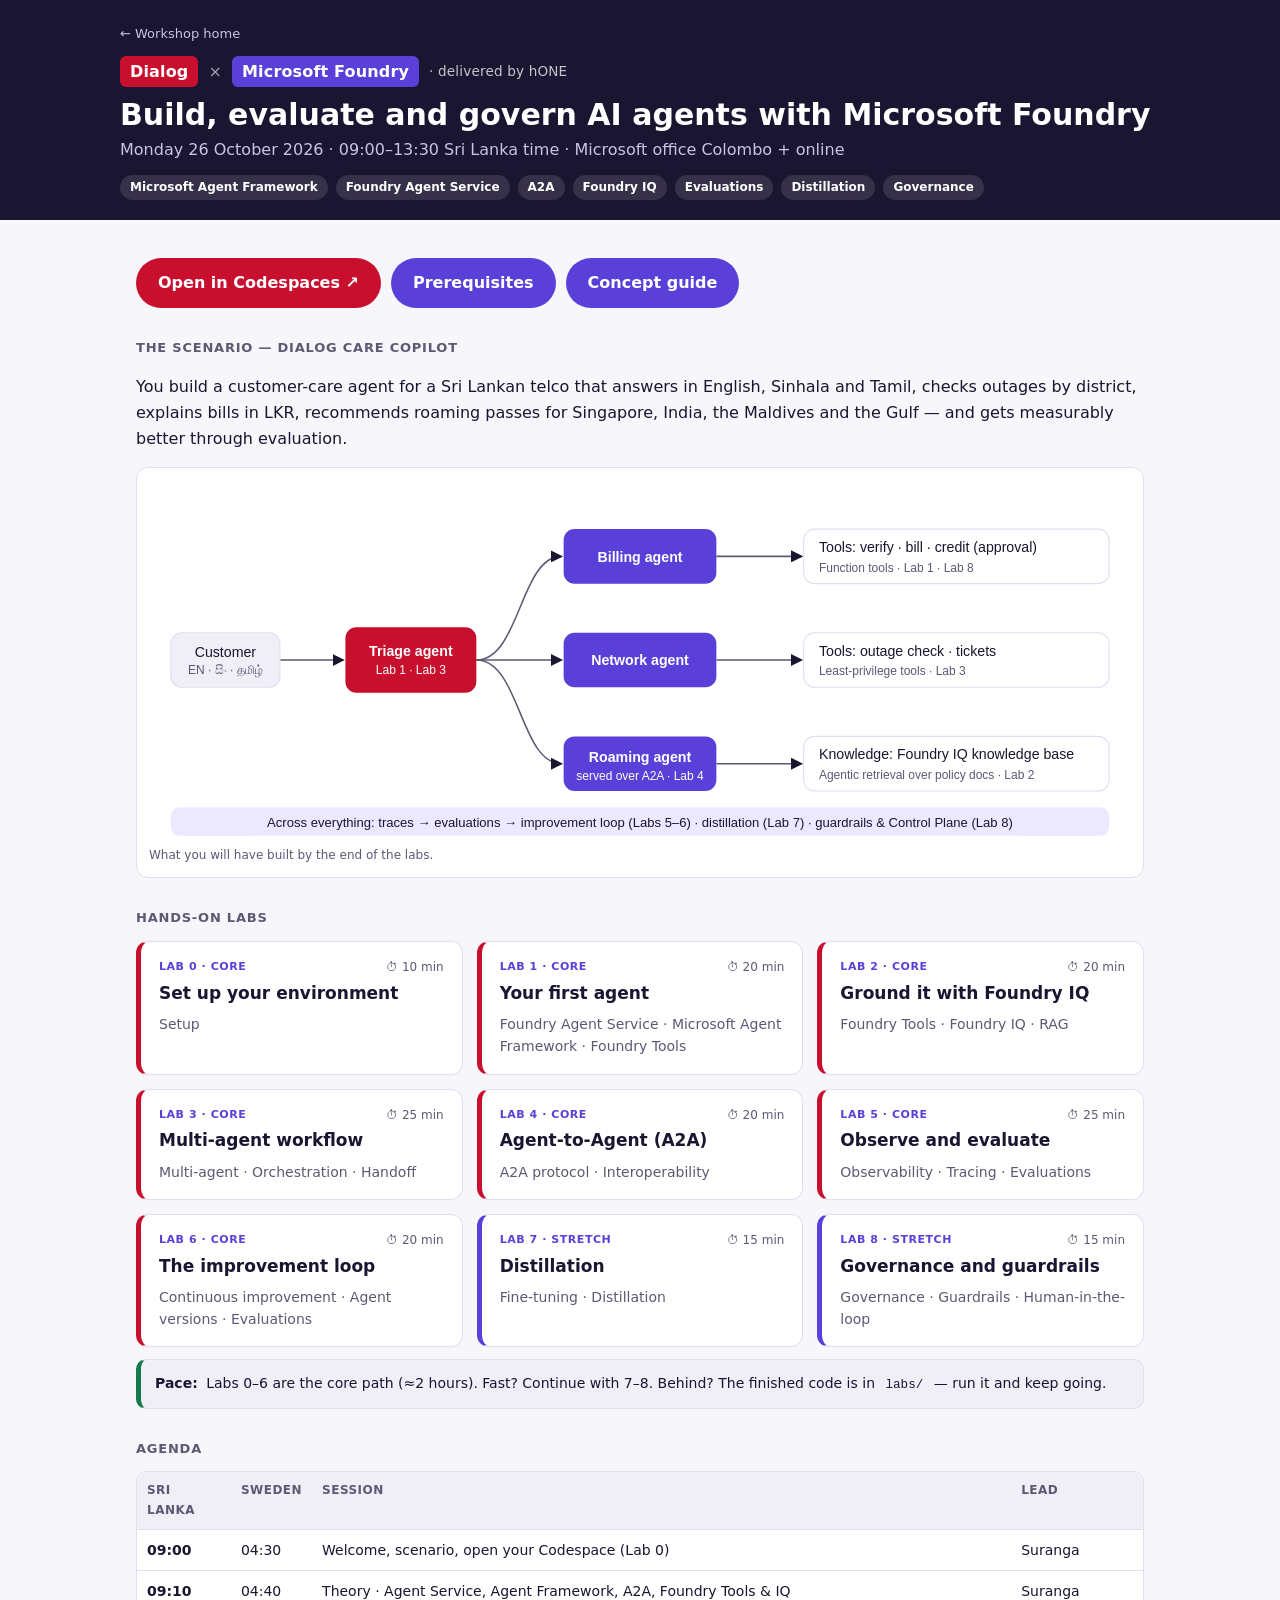
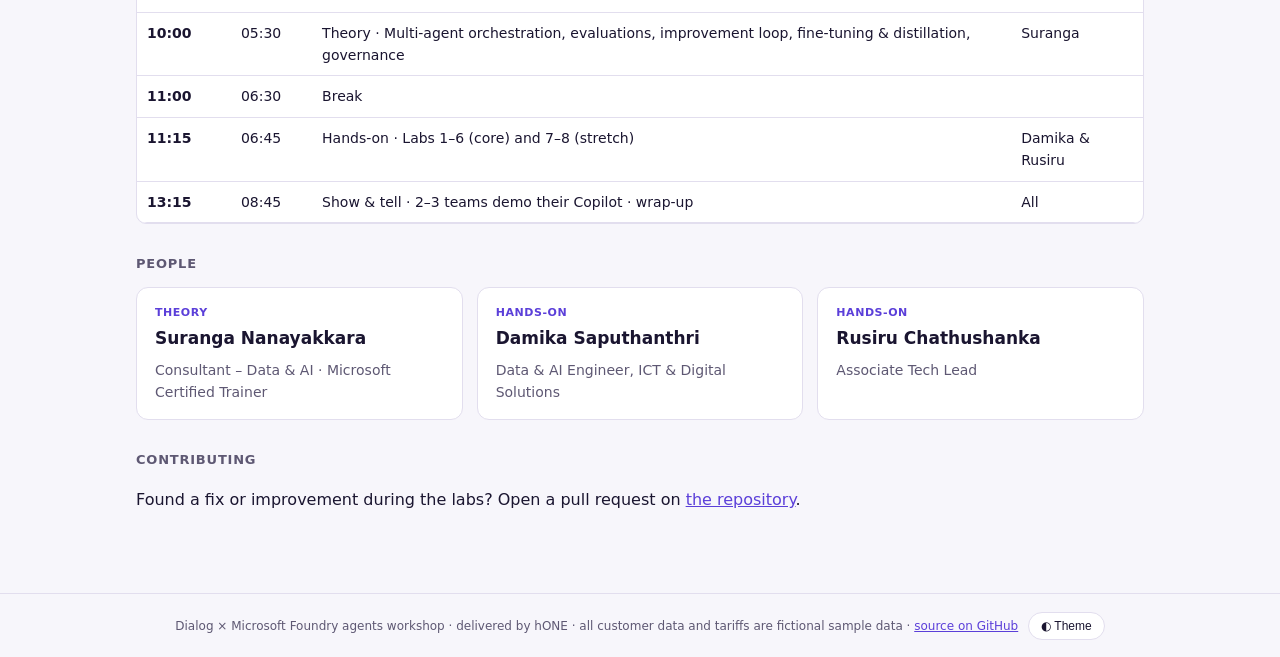
==== docs/home.html @ fa4eb2ae "Add Dialog Care Copilot labs, sample data and workshop website - Labs 0-8 on Microsoft Agent Framewo" ====
<!doctype html>
<html lang="en"><head><meta charset="utf-8"><meta name="viewport" content="width=device-width,initial-scale=1">
<title>Dialog × Microsoft Foundry Agents Workshop</title><link rel="stylesheet" href="assets/site.css"></head>
<body>
<header class="top"><div class="in"><a class="back" href="home.html">← Workshop home</a>
<div style="margin-top:10px"><span class="brand"><span class="d">Dialog</span><span class="x">×</span><span class="f">Microsoft Foundry</span><span class="by">· delivered by hONE</span></span></div>
<h1>Build, evaluate and govern AI agents with Microsoft Foundry</h1><p>Monday 26 October 2026 · 09:00–13:30 Sri Lanka time · Microsoft office Colombo + online</p><div class="chips"><span class="chip">Microsoft Agent Framework</span><span class="chip">Foundry Agent Service</span><span class="chip">A2A</span><span class="chip">Foundry IQ</span><span class="chip">Evaluations</span><span class="chip">Distillation</span><span class="chip">Governance</span></div></div></header>
<main class="wrap">
<div class="ctas"><a class="cta" href="https://codespaces.new/surangatj/foundry-agents-workshop?quickstart=1">Open in Codespaces ↗</a>
<a class="cta alt" href="pages/prerequisites.html">Prerequisites</a>
<a class="cta alt" href="pages/concepts.html">Concept guide</a></div>

<h2 class="sec">The scenario — Dialog Care Copilot</h2>
<p>You build a customer-care agent for a Sri Lankan telco that answers in English, Sinhala and Tamil, checks
outages by district, explains bills in LKR, recommends roaming passes for Singapore, India, the Maldives and the
Gulf — and gets measurably better through evaluation.</p>
<figure class="diagram"><svg viewBox="0 0 900 330" role="img" aria-label="Dialog Care Copilot architecture" xmlns="http://www.w3.org/2000/svg" font-family="Segoe UI, sans-serif" font-size="13">
<defs><marker id="a" markerWidth="8" markerHeight="8" refX="7" refY="4" orient="auto"><path d="M0,0 L8,4 L0,8 z" fill="currentColor"/></marker></defs>
<g fill="none" stroke="currentColor" stroke-width="1.4" style="color:var(--muted)">
<path d="M120 165 H178" marker-end="url(#a)"/><path d="M300 165 C340 165 340 70 378 70" marker-end="url(#a)"/>
<path d="M300 165 H378" marker-end="url(#a)"/><path d="M300 165 C340 165 340 260 378 260" marker-end="url(#a)"/>
<path d="M520 70 H598" marker-end="url(#a)"/><path d="M520 165 H598" marker-end="url(#a)"/><path d="M520 260 H598" marker-end="url(#a)"/>
</g>
<g><rect x="20" y="140" width="100" height="50" rx="10" fill="var(--panel)" stroke="var(--border)"/><text x="70" y="162" text-anchor="middle" fill="var(--ink)">Customer</text><text x="70" y="178" text-anchor="middle" fill="var(--muted)" font-size="11">EN · සිං · தமிழ்</text></g>
<g><rect x="180" y="135" width="120" height="60" rx="10" fill="var(--dialog)"/><text x="240" y="161" text-anchor="middle" fill="#fff" font-weight="600">Triage agent</text><text x="240" y="178" text-anchor="middle" fill="#fff" font-size="11">Lab 1 · Lab 3</text></g>
<g fill="var(--foundry)"><rect x="380" y="45" width="140" height="50" rx="10"/><rect x="380" y="140" width="140" height="50" rx="10"/><rect x="380" y="235" width="140" height="50" rx="10"/></g>
<g fill="#fff" text-anchor="middle" font-weight="600"><text x="450" y="75">Billing agent</text><text x="450" y="170">Network agent</text><text x="450" y="258">Roaming agent</text></g>
<text x="450" y="275" text-anchor="middle" fill="#fff" font-size="11">served over A2A · Lab 4</text>
<g fill="var(--card)" stroke="var(--border)"><rect x="600" y="45" width="280" height="50" rx="10"/><rect x="600" y="140" width="280" height="50" rx="10"/><rect x="600" y="235" width="280" height="50" rx="10"/></g>
<g fill="var(--ink)"><text x="614" y="66">Tools: verify · bill · credit (approval)</text><text x="614" y="84" fill="var(--muted)" font-size="11">Function tools · Lab 1 · Lab 8</text>
<text x="614" y="161">Tools: outage check · tickets</text><text x="614" y="179" fill="var(--muted)" font-size="11">Least-privilege tools · Lab 3</text>
<text x="614" y="256">Knowledge: Foundry IQ knowledge base</text><text x="614" y="274" fill="var(--muted)" font-size="11">Agentic retrieval over policy docs · Lab 2</text></g>
<rect x="20" y="300" width="860" height="26" rx="8" fill="var(--foundry-soft)"/>
<text x="450" y="318" text-anchor="middle" fill="var(--ink)" font-size="12">Across everything: traces → evaluations → improvement loop (Labs 5–6) · distillation (Lab 7) · guardrails & Control Plane (Lab 8)</text>
</svg><figcaption>What you will have built by the end of the labs.</figcaption></figure>

<h2 class="sec">Hands-on labs</h2>
<div class="cards"><a class="card core" href="pages/lab0.html"><span class="t">⏱ 10 min</span><div class="k">Lab 0 · core</div><h3>Set up your environment</h3><p>Setup</p></a><a class="card core" href="pages/lab1.html"><span class="t">⏱ 20 min</span><div class="k">Lab 1 · core</div><h3>Your first agent</h3><p>Foundry Agent Service · Microsoft Agent Framework · Foundry Tools</p></a><a class="card core" href="pages/lab2.html"><span class="t">⏱ 20 min</span><div class="k">Lab 2 · core</div><h3>Ground it with Foundry IQ</h3><p>Foundry Tools · Foundry IQ · RAG</p></a><a class="card core" href="pages/lab3.html"><span class="t">⏱ 25 min</span><div class="k">Lab 3 · core</div><h3>Multi-agent workflow</h3><p>Multi-agent · Orchestration · Handoff</p></a><a class="card core" href="pages/lab4.html"><span class="t">⏱ 20 min</span><div class="k">Lab 4 · core</div><h3>Agent-to-Agent (A2A)</h3><p>A2A protocol · Interoperability</p></a><a class="card core" href="pages/lab5.html"><span class="t">⏱ 25 min</span><div class="k">Lab 5 · core</div><h3>Observe and evaluate</h3><p>Observability · Tracing · Evaluations</p></a><a class="card core" href="pages/lab6.html"><span class="t">⏱ 20 min</span><div class="k">Lab 6 · core</div><h3>The improvement loop</h3><p>Continuous improvement · Agent versions · Evaluations</p></a><a class="card stretch" href="pages/lab7.html"><span class="t">⏱ 15 min</span><div class="k">Lab 7 · stretch</div><h3>Distillation</h3><p>Fine-tuning · Distillation</p></a><a class="card stretch" href="pages/lab8.html"><span class="t">⏱ 15 min</span><div class="k">Lab 8 · stretch</div><h3>Governance and guardrails</h3><p>Governance · Guardrails · Human-in-the-loop</p></a></div>
<div class="note tip"><b>Pace:</b> Labs 0–6 are the core path (≈2 hours). Fast? Continue with 7–8. Behind? The finished code is in <code>labs/</code> — run it and keep going.</div>

<h2 class="sec">Agenda</h2>
<div class="tablewrap"><table class="agenda"><tr><th>Sri Lanka</th><th>Sweden</th><th>Session</th><th>Lead</th></tr><tr><td>09:00</td><td>04:30</td><td>Welcome, scenario, open your Codespace (Lab 0)</td><td>Suranga</td></tr><tr><td>09:10</td><td>04:40</td><td>Theory · Agent Service, Agent Framework, A2A, Foundry Tools & IQ</td><td>Suranga</td></tr><tr><td>10:00</td><td>05:30</td><td>Theory · Multi-agent orchestration, evaluations, improvement loop, fine-tuning & distillation, governance</td><td>Suranga</td></tr><tr><td>11:00</td><td>06:30</td><td>Break</td><td></td></tr><tr><td>11:15</td><td>06:45</td><td>Hands-on · Labs 1–6 (core) and 7–8 (stretch)</td><td>Damika & Rusiru</td></tr><tr><td>13:15</td><td>08:45</td><td>Show & tell · 2–3 teams demo their Copilot · wrap-up</td><td>All</td></tr></table></div>

<h2 class="sec">People</h2>
<div class="cards">
<div class="card"><div class="k">Theory</div><h3>Suranga Nanayakkara</h3><p>Consultant – Data &amp; AI · Microsoft Certified Trainer</p></div>
<div class="card"><div class="k">Hands-on</div><h3>Damika Saputhanthri</h3><p>Data &amp; AI Engineer, ICT &amp; Digital Solutions</p></div>
<div class="card"><div class="k">Hands-on</div><h3>Rusiru Chathushanka</h3><p>Associate Tech Lead</p></div>
</div>

<h2 class="sec">Contributing</h2>
<p>Found a fix or improvement during the labs? Open a pull request on <a href="https://github.com/surangatj/foundry-agents-workshop">the repository</a>.</p>
</main>
<footer>Dialog × Microsoft Foundry agents workshop · delivered by hONE · all customer data and tariffs are fictional sample data ·
<a href="https://github.com/surangatj/foundry-agents-workshop">source on GitHub</a></footer>
<script src="assets/site.js"></script>
</body></html>
---- docs/assets/site.css ----
:root{
  --ink:#1A1530;--muted:#5E5873;--bg:#F7F6FB;--card:#FFFFFF;--panel:#F0EEF7;--border:#E2DEEE;
  --dialog:#C8102E;--dialog-soft:#FCE8EC;--foundry:#5B3FD9;--foundry-soft:#ECE8FF;--ok:#147A4B;--warn:#A15C00;
  --code-bg:#14112A;--code-ink:#E9E6FF;--hero:#1A1530;
}
@media (prefers-color-scheme:dark){:root:not([data-theme="light"]){
  --ink:#ECEAF6;--muted:#A9A3C0;--bg:#110E1F;--card:#1B1730;--panel:#221D3B;--border:#332D52;
  --dialog:#FF4D66;--dialog-soft:#3A1520;--foundry:#9D8BFF;--foundry-soft:#2A2350;--ok:#4FD39A;--warn:#F2B04C;
  --code-bg:#0B0918;--code-ink:#E9E6FF;--hero:#0B0918;
}}
:root[data-theme="dark"]{
  --ink:#ECEAF6;--muted:#A9A3C0;--bg:#110E1F;--card:#1B1730;--panel:#221D3B;--border:#332D52;
  --dialog:#FF4D66;--dialog-soft:#3A1520;--foundry:#9D8BFF;--foundry-soft:#2A2350;--ok:#4FD39A;--warn:#F2B04C;
  --code-bg:#0B0918;--code-ink:#E9E6FF;--hero:#0B0918;
}
*{box-sizing:border-box}
html{-webkit-text-size-adjust:100%}
body{margin:0;font-family:'Segoe UI',system-ui,-apple-system,Helvetica,Arial,sans-serif;color:var(--ink);background:var(--bg);line-height:1.6}
a{color:var(--foundry)}
code{font-family:'Cascadia Code',Consolas,'SFMono-Regular',Menlo,monospace;font-size:.9em;background:var(--panel);padding:1px 6px;border-radius:5px;overflow-wrap:anywhere}
.brand{display:inline-flex;align-items:center;gap:10px;font-weight:700;letter-spacing:.01em}
.brand .d{color:#fff;background:var(--dialog);padding:3px 10px;border-radius:6px}
.brand .x{opacity:.6;font-weight:300}
.brand .f{color:#fff;background:var(--foundry);padding:3px 10px;border-radius:6px}
.brand .by{font-weight:400;opacity:.75;font-size:.85em}
header.top{background:var(--hero);color:#fff;padding:20px 16px}
header.top .in{max-width:1040px;margin:0 auto}
header.top a.back{color:#C9C3E6;text-decoration:none;font-size:13px}
header.top h1{margin:10px 0 4px;font-size:clamp(22px,4vw,30px);font-weight:650;line-height:1.2}
header.top p{margin:0;color:#C9C3E6;max-width:760px}
.chips{display:flex;flex-wrap:wrap;gap:8px;margin-top:12px}
.chip{font-size:12px;font-weight:600;padding:3px 10px;border-radius:999px;background:rgba(255,255,255,.12);color:#fff}
.wrap{max-width:1040px;margin:0 auto;padding:24px 16px 64px}
h2.sec{font-size:13px;text-transform:uppercase;letter-spacing:.06em;color:var(--muted);margin:30px 0 12px}
.cards{display:grid;grid-template-columns:repeat(auto-fill,minmax(280px,1fr));gap:14px}
.card{display:block;background:var(--card);border:1px solid var(--border);border-radius:12px;padding:16px 18px;text-decoration:none;color:var(--ink);transition:transform .12s,border-color .12s}
a.card:hover{transform:translateY(-2px);border-color:var(--foundry)}
.card .k{font-size:11px;font-weight:700;text-transform:uppercase;letter-spacing:.05em;color:var(--foundry)}
.card h3{margin:4px 0 6px;font-size:17px}
.card p{margin:0;font-size:14px;color:var(--muted)}
.card .t{float:right;font-size:12px;color:var(--muted)}
.card.core{border-left:5px solid var(--dialog)}
.card.stretch{border-left:5px solid var(--foundry)}
.recap{background:var(--foundry-soft);border:1px solid var(--border);border-radius:12px;padding:14px 16px;margin:0 0 18px}
.recap b{color:var(--foundry)}
.goal{background:var(--card);border:1px solid var(--border);border-radius:12px;padding:14px 18px}
.goal ul{margin:6px 0 0;padding-left:20px}
ol.steps{counter-reset:s;list-style:none;padding:0;margin:0}
ol.steps>li{counter-increment:s;position:relative;background:var(--card);border:1px solid var(--border);border-radius:12px;padding:16px 18px 14px 58px;margin-bottom:14px}
ol.steps>li::before{content:counter(s);position:absolute;left:16px;top:15px;width:28px;height:28px;border-radius:50%;background:var(--dialog);color:#fff;font-weight:700;display:flex;align-items:center;justify-content:center;font-size:14px}
ol.steps h3{margin:0 0 6px;font-size:16px}
ol.steps p{margin:6px 0}
@media(max-width:560px){ol.steps>li{padding-left:18px;padding-top:50px}ol.steps>li::before{top:14px}}
.code{position:relative;margin:10px 0}
.code .prewrap{position:relative}
.code pre{margin:0;padding-top:40px!important;background:var(--code-bg);color:var(--code-ink);border-radius:10px;padding:14px 16px;overflow-x:auto;font-size:13px;line-height:1.5}
.code pre code{background:none;padding:0;font-size:inherit;color:inherit;overflow-wrap:normal}
.code .copy{position:absolute;top:8px;right:8px;font:600 12px/1 inherit;background:rgba(255,255,255,.12);color:#fff;border:1px solid rgba(255,255,255,.25);border-radius:6px;padding:6px 10px;cursor:pointer}
.code .copy.ok{background:var(--ok);border-color:var(--ok)}
.code .lbl{font-size:11px;font-weight:700;text-transform:uppercase;letter-spacing:.05em;color:var(--muted);margin-bottom:4px}
.note{border-radius:10px;padding:12px 14px;margin:12px 0;font-size:14px;border:1px solid var(--border);background:var(--panel)}
.note.tip{border-left:5px solid var(--ok)}
.note.warn{border-left:5px solid var(--warn)}
.note.try{border-left:5px solid var(--foundry)}
.note b:first-child{margin-right:4px}
details.trouble{background:var(--card);border:1px solid var(--border);border-radius:10px;padding:10px 14px;margin:8px 0}
details.trouble summary{cursor:pointer;font-weight:600}
table{border-collapse:collapse;width:100%;font-size:14px;background:var(--card);border-radius:10px;overflow:hidden}
th,td{border-bottom:1px solid var(--border);padding:9px 10px;text-align:left;vertical-align:top}
th{background:var(--panel);font-size:12px;text-transform:uppercase;letter-spacing:.04em;color:var(--muted)}
.tablewrap{overflow-x:auto;border:1px solid var(--border);border-radius:10px}
.stepnav{display:flex;justify-content:space-between;gap:12px;margin-top:28px;flex-wrap:wrap}
.stepnav a{flex:1 1 240px;background:var(--card);border:1px solid var(--border);border-radius:10px;padding:12px 16px;text-decoration:none;color:var(--ink);font-weight:600;font-size:14px}
.stepnav a.next{border-right:5px solid var(--dialog);text-align:right}
.stepnav a span{display:block;font-weight:400;color:var(--muted);font-size:12px}
.cta{display:inline-flex;align-items:center;gap:8px;background:var(--dialog);color:#fff;font-weight:650;padding:12px 22px;border-radius:999px;text-decoration:none}
.cta.alt{background:var(--foundry)}
.ctas{display:flex;flex-wrap:wrap;gap:10px;margin:14px 0}
figure.diagram{margin:14px 0;background:var(--card);border:1px solid var(--border);border-radius:12px;padding:12px;overflow-x:auto}
figure.diagram svg{display:block;width:100%;min-width:620px;height:auto}
figure.diagram figcaption{font-size:12px;color:var(--muted);margin-top:6px}
footer{border-top:1px solid var(--border);padding:18px 16px;font-size:12px;color:var(--muted);text-align:center}
.theme{margin-left:10px;background:var(--card);color:var(--ink);border:1px solid var(--border);border-radius:999px;padding:6px 12px;font-size:12px;cursor:pointer;z-index:5}
/* landing */
.hero{min-height:100vh;display:flex;flex-direction:column;align-items:center;justify-content:center;text-align:center;padding:72px 16px 40px;color:#fff;
  background:radial-gradient(1100px 600px at 50% -10%,#3A2A8C 0%,var(--hero) 60%)}
.hero h1{font-size:clamp(30px,6.4vw,52px);line-height:1.1;margin:22px 0 14px;font-weight:650;max-width:760px}
.hero h1 .accent{color:#FF6A80}
.hero p.sub{color:#C9C3E6;max-width:560px;margin:0 auto 28px}
.hero .meta{margin-top:26px;font-size:13px;color:#A9A3C0}
.agenda td:first-child{white-space:nowrap;font-weight:600}
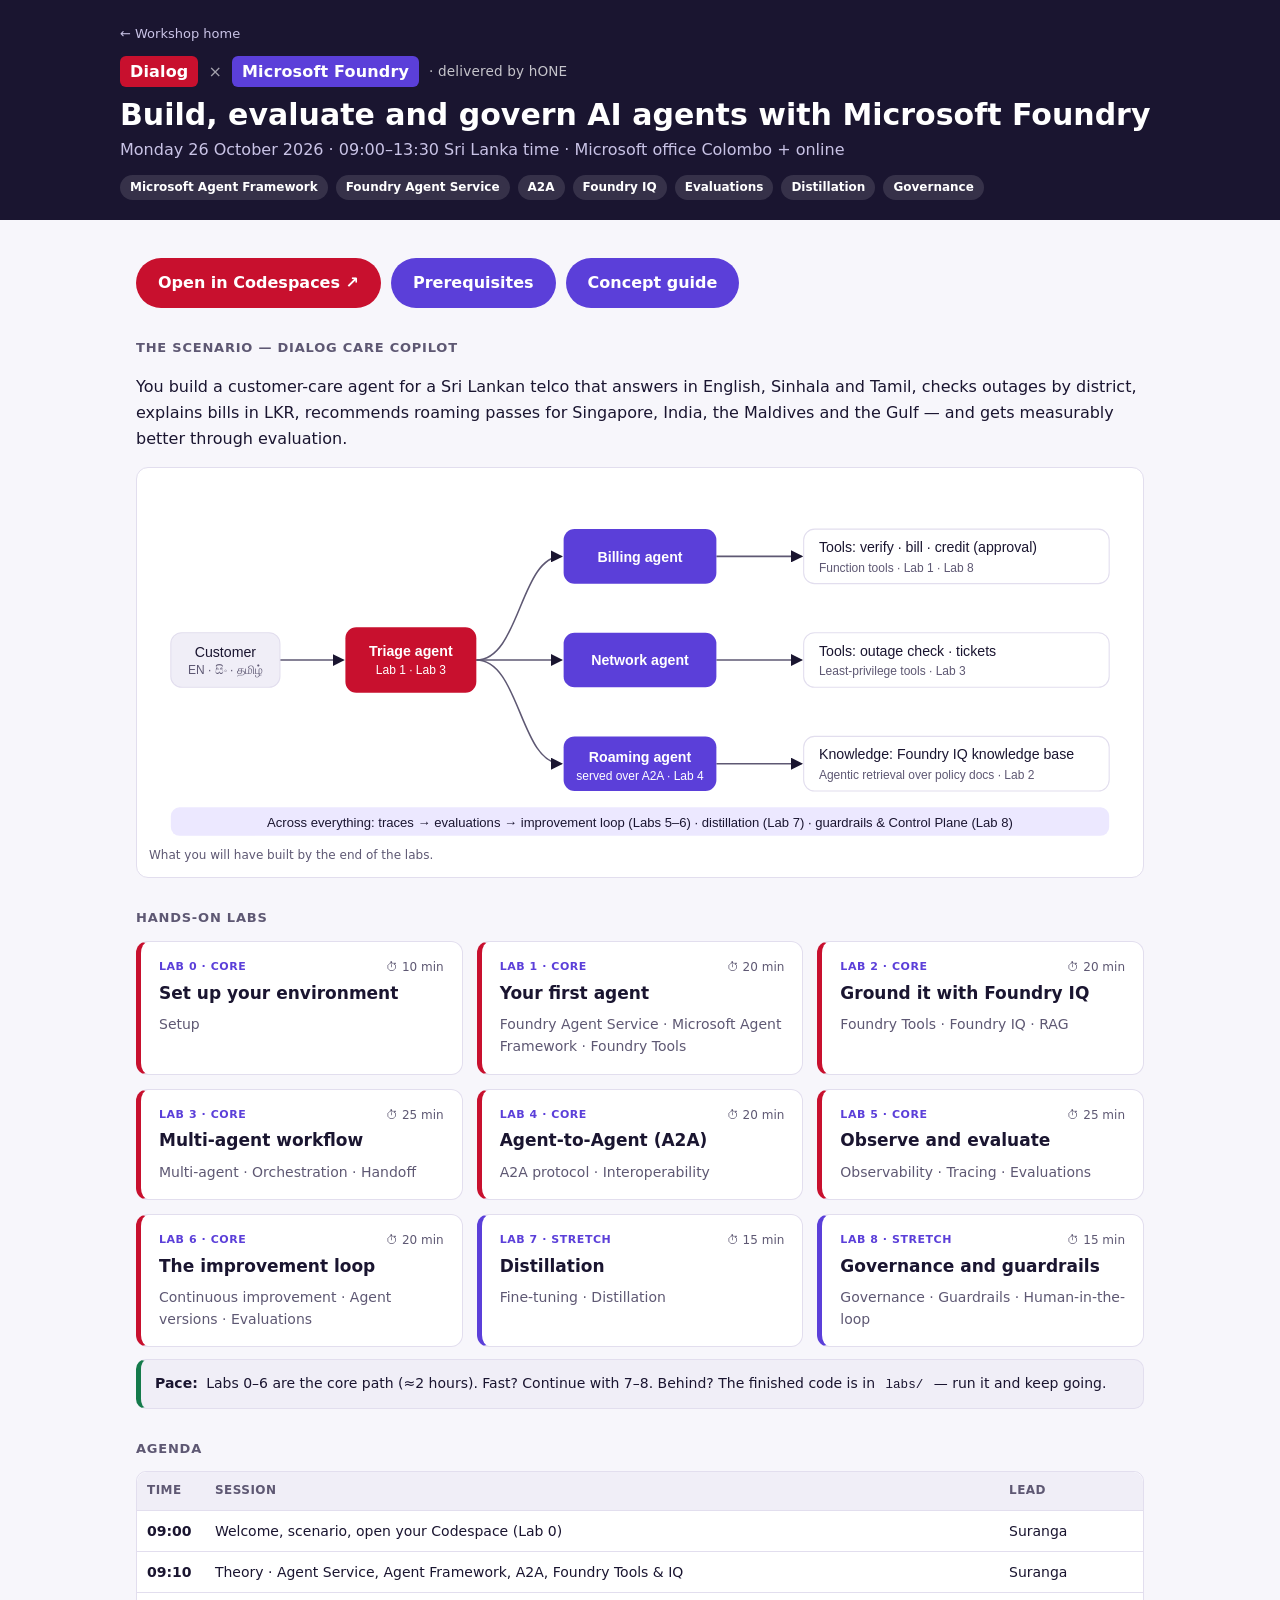
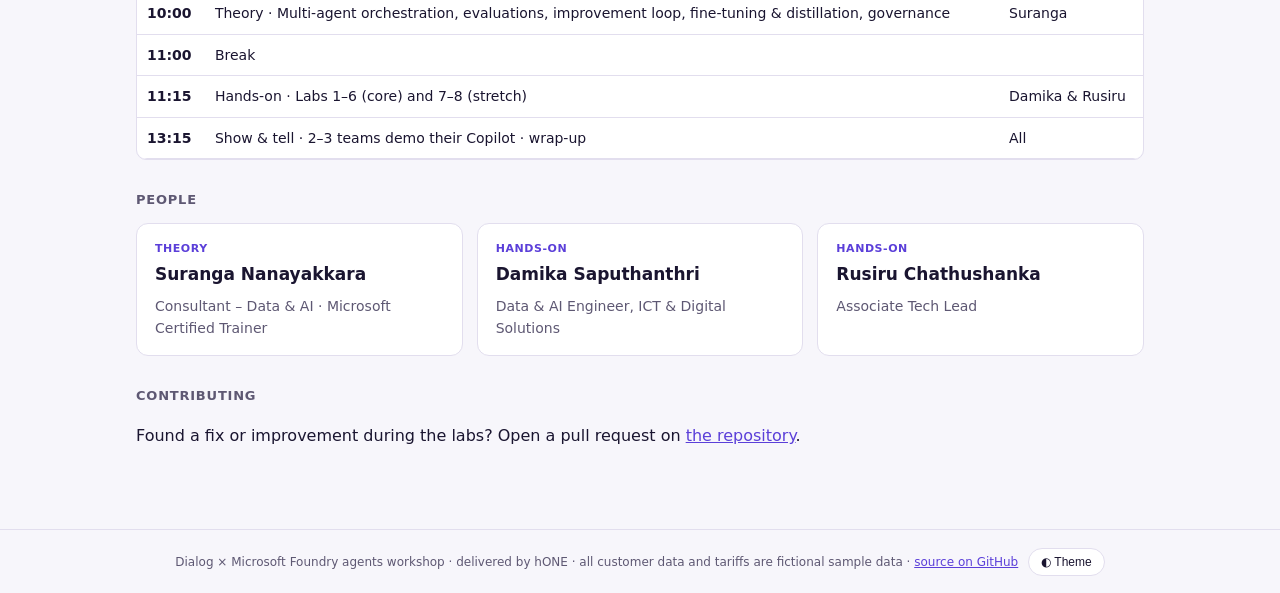
==== commit 531da889: "Show the agenda in Sri Lanka time only" ====
--- a/docs/home.html
+++ b/docs/home.html
@@ -39,7 +39,7 @@
 <div class="note tip"><b>Pace:</b> Labs 0–6 are the core path (≈2 hours). Fast? Continue with 7–8. Behind? The finished code is in <code>labs/</code> — run it and keep going.</div>
 
 <h2 class="sec">Agenda</h2>
-<div class="tablewrap"><table class="agenda"><tr><th>Sri Lanka</th><th>Sweden</th><th>Session</th><th>Lead</th></tr><tr><td>09:00</td><td>04:30</td><td>Welcome, scenario, open your Codespace (Lab 0)</td><td>Suranga</td></tr><tr><td>09:10</td><td>04:40</td><td>Theory · Agent Service, Agent Framework, A2A, Foundry Tools & IQ</td><td>Suranga</td></tr><tr><td>10:00</td><td>05:30</td><td>Theory · Multi-agent orchestration, evaluations, improvement loop, fine-tuning & distillation, governance</td><td>Suranga</td></tr><tr><td>11:00</td><td>06:30</td><td>Break</td><td></td></tr><tr><td>11:15</td><td>06:45</td><td>Hands-on · Labs 1–6 (core) and 7–8 (stretch)</td><td>Damika & Rusiru</td></tr><tr><td>13:15</td><td>08:45</td><td>Show & tell · 2–3 teams demo their Copilot · wrap-up</td><td>All</td></tr></table></div>
+<div class="tablewrap"><table class="agenda"><tr><th>Time</th><th>Session</th><th>Lead</th></tr><tr><td>09:00</td><td>Welcome, scenario, open your Codespace (Lab 0)</td><td>Suranga</td></tr><tr><td>09:10</td><td>Theory · Agent Service, Agent Framework, A2A, Foundry Tools & IQ</td><td>Suranga</td></tr><tr><td>10:00</td><td>Theory · Multi-agent orchestration, evaluations, improvement loop, fine-tuning & distillation, governance</td><td>Suranga</td></tr><tr><td>11:00</td><td>Break</td><td></td></tr><tr><td>11:15</td><td>Hands-on · Labs 1–6 (core) and 7–8 (stretch)</td><td>Damika & Rusiru</td></tr><tr><td>13:15</td><td>Show & tell · 2–3 teams demo their Copilot · wrap-up</td><td>All</td></tr></table></div>
 
 <h2 class="sec">People</h2>
 <div class="cards">
